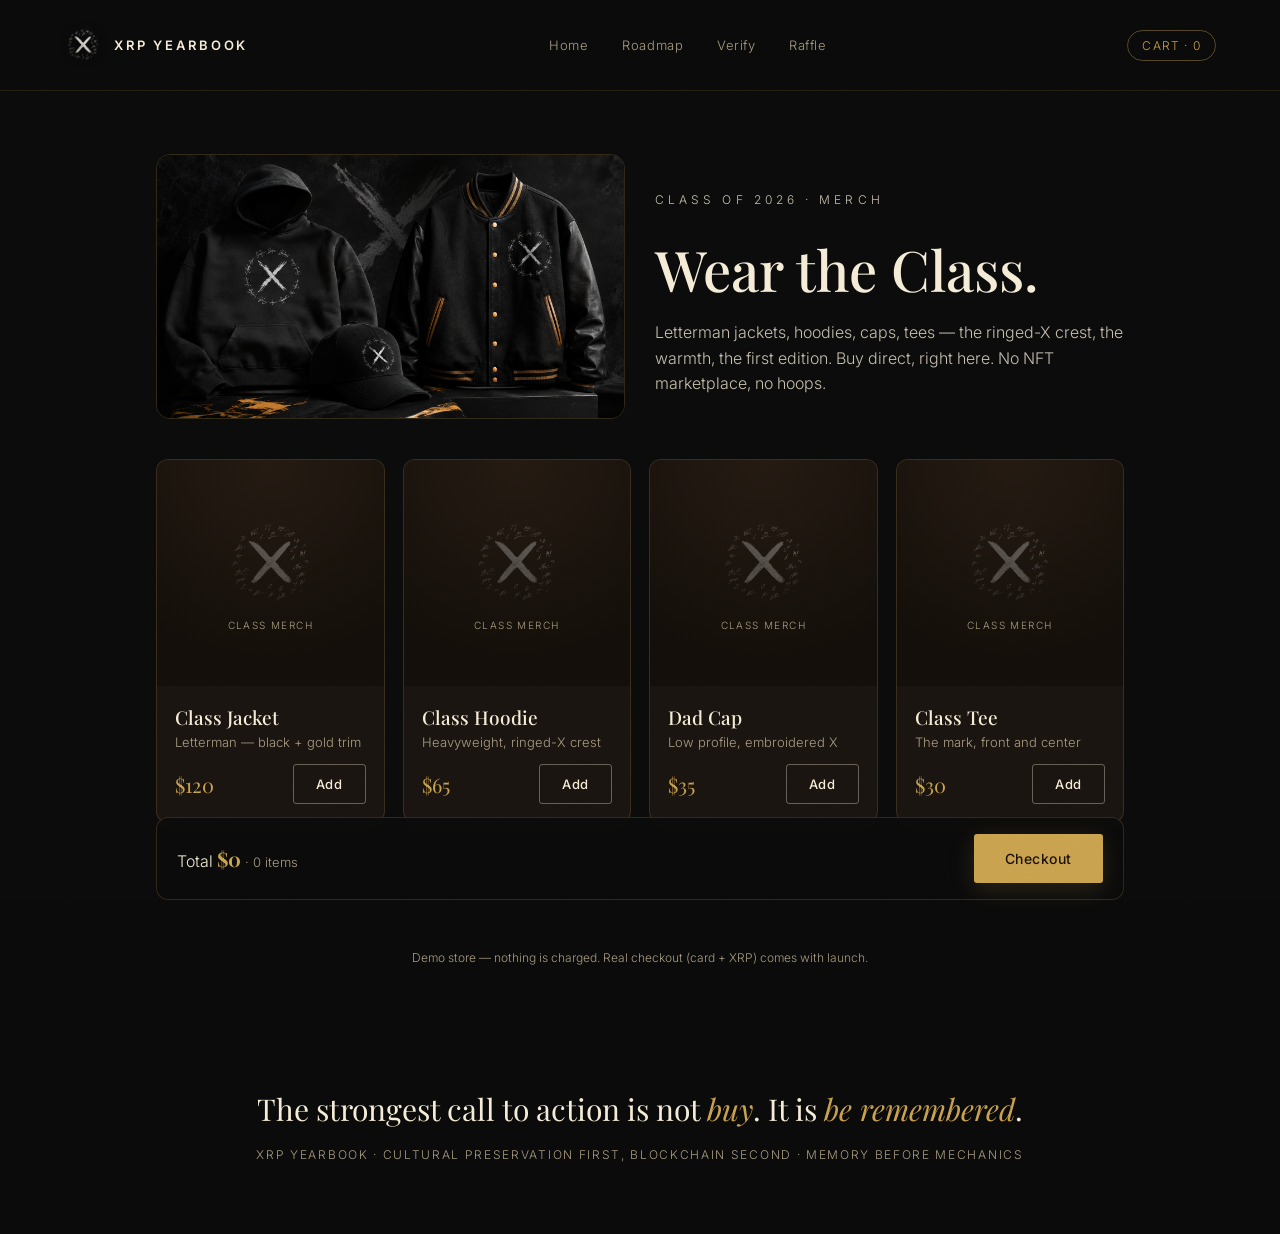
==== web/merch.html @ 79996f85 "XRP Yearbook - Make Waves submission Concept docs, the full website (cinematic hero, Your Page, Road" ====
<!DOCTYPE html>
<html lang="en">
<head>
  <meta charset="UTF-8" />
  <meta name="viewport" content="width=device-width, initial-scale=1.0" />
  <title>XRP Yearbook — Class Merch</title>
  <link rel="preconnect" href="https://fonts.googleapis.com" />
  <link rel="preconnect" href="https://fonts.gstatic.com" crossorigin />
  <link href="https://fonts.googleapis.com/css2?family=Playfair+Display:ital,wght@0,500;0,600;1,500&family=Inter:wght@300;400;500;600&display=swap" rel="stylesheet" />
  <link rel="stylesheet" href="styles.css" />
</head>
<body>
  <div class="grain" aria-hidden="true"></div>

  <nav class="topbar topbar--solid">
    <a class="brand" href="index.html">
      <img class="brand-mark" src="../XRP_Yearbook_Brand_Assets_PNG/XRP_Yearbook_SignatureX_Mark_transparent.png" alt="XRP Yearbook mark" />
      <span class="brand-word">XRP&nbsp;YEARBOOK</span>
    </a>
    <ul class="nav-links">
      <li><a href="index.html">Home</a></li>
      <li><a href="roadmap.html">Roadmap</a></li>
      <li><a href="verify.html">Verify</a></li>
      <li><a href="raffle.html">Raffle</a></li>
    </ul>
    <span class="mc-cart" id="cartPill">Cart · 0</span>
  </nav>

  <main class="page-wrap">
    <section class="mc-hero">
      <div class="mc-hero-img">
        <img src="../XRP_Yearbook_Brand_Assets_PNG/XRP_Yearbook_Merch_Concept.png" alt="Class merch — jacket, hoodie, cap" />
      </div>
      <div>
        <p class="eyebrow">Class of 2026 · Merch</p>
        <h1>Wear the Class.</h1>
        <p>Letterman jackets, hoodies, caps, tees — the ringed-X crest, the warmth, the first edition. Buy direct, right here. No NFT marketplace, no hoops.</p>
      </div>
    </section>

    <div class="mc-grid" id="mcGrid"></div>

    <div class="mc-checkout">
      <div class="mc-checkout-total">Total <b id="mcTotal">$0</b> <span class="mc-count" id="mcCount">· 0 items</span></div>
      <button type="button" class="btn btn-gold" id="mcCheckoutBtn">Checkout</button>
    </div>
    <p class="mc-note" id="mcNote">Demo store — nothing is charged. Real checkout (card + XRP) comes with launch.</p>
  </main>

  <footer class="foot">
    <p class="foot-line">The strongest call to action is not <em>buy</em>. It is <em>be&nbsp;remembered</em>.</p>
    <p class="foot-sub">XRP Yearbook · Cultural preservation first, blockchain second · Memory before mechanics</p>
  </footer>

  <script src="merch.js"></script>
</body>
</html>
---- web/styles.css ----
/* =========================================================================
   XRP YEARBOOK — prototype styles
   Palette sampled straight from the book-artifact render.
   Rule: stay warm, stay matte. No pure white, no cool blue, no chrome.
   ========================================================================= */
:root{
  --ink:#0B0B0B;          /* base — the void the gold floats on */
  --leather:#1A1410;      /* warm near-black (brown-black, not blue-black) */
  --oxblood:#3D2A1A;      /* deep binding brown */
  --gold:#C9A24E;         /* antique gold — the foil, the workhorse */
  --gold-bright:#FFC80A;  /* candle gold — a seasoning, used sparingly */
  --parchment:#F4ECD6;    /* the "white" — warm cream, never #FFFFFF */
  --parchment-dim:#A89C82;
  --serif:"Playfair Display", Georgia, "Times New Roman", serif;
  --sans:"Inter", system-ui, -apple-system, "Segoe UI", Roboto, sans-serif;
  --maxw:1200px;
}

*{box-sizing:border-box; margin:0; padding:0}
html{scroll-behavior:smooth}
body{
  background:var(--ink);
  color:var(--parchment);
  font-family:var(--sans);
  font-weight:300;
  -webkit-font-smoothing:antialiased;
  overflow-x:hidden;
}
a{color:inherit; text-decoration:none}
em{font-style:italic}

/* film grain over everything ------------------------------------------------ */
.grain{
  position:fixed; inset:0; z-index:80; pointer-events:none; opacity:.06;
  mix-blend-mode:overlay;
  background-image:url("data:image/svg+xml,%3Csvg xmlns='http://www.w3.org/2000/svg' width='160' height='160'%3E%3Cfilter id='n'%3E%3CfeTurbulence type='fractalNoise' baseFrequency='0.85' numOctaves='2' stitchTiles='stitch'/%3E%3C/filter%3E%3Crect width='100%25' height='100%25' filter='url(%23n)'/%3E%3C/svg%3E");
}

/* ============================== HERO ============================== */
.hero{
  position:relative; width:100%; height:100vh; min-height:660px;
  display:flex; flex-direction:column; overflow:hidden;
}

/* the moving memory-flow */
.flow{position:absolute; inset:0; z-index:0}
.flow .layer{
  position:absolute; inset:0; background-size:cover; background-position:center;
  opacity:0; transition:opacity 3s ease-in-out; will-change:opacity, transform;
  /* one grade over every photo so mismatched shots become one memory reel */
  filter:sepia(.45) saturate(1.15) brightness(.5) contrast(1.04) hue-rotate(-12deg);
  animation:kenburns 22s ease-in-out infinite alternate;
}
.flow .layer.is-visible{opacity:1}
@keyframes kenburns{from{transform:scale(1.03)} to{transform:scale(1.15)}}

/* oxblood wash + legibility scrim */
.flow-grade{
  position:absolute; inset:0; z-index:1; pointer-events:none;
  background:
    radial-gradient(120% 90% at 72% 22%, rgba(61,42,26,.40), transparent 60%),
    linear-gradient(180deg, rgba(11,11,11,.55) 0%, rgba(11,11,11,.30) 38%, rgba(11,11,11,.82) 100%);
}
.vignette{
  position:absolute; inset:0; z-index:2; pointer-events:none;
  background:radial-gradient(115% 80% at 50% 42%, transparent 42%, rgba(0,0,0,.66) 100%);
}

/* top bar */
.topbar{
  position:relative; z-index:10;
  display:flex; align-items:center; justify-content:space-between; gap:20px;
  padding:26px clamp(20px,5vw,64px);
}
.brand{display:flex; align-items:center; gap:12px}
.brand-mark{width:38px; height:38px; object-fit:contain; filter:drop-shadow(0 1px 6px rgba(0,0,0,.7))}
.brand-word{font-weight:600; letter-spacing:.22em; font-size:13px; color:var(--parchment)}
.nav-links{display:flex; gap:34px; list-style:none; font-size:13px; letter-spacing:.04em; color:var(--parchment-dim)}
.nav-links a{transition:color .2s}
.nav-links a:hover{color:var(--gold)}
.nav-cta{
  font-size:12px; letter-spacing:.18em; text-transform:uppercase; color:var(--gold);
  border:1px solid rgba(201,162,78,.40); padding:9px 16px; border-radius:2px; transition:background .2s;
}
.nav-cta:hover{background:rgba(201,162,78,.10)}

/* hero copy */
.hero-content{
  position:relative; z-index:10; margin:auto 0;
  padding:0 clamp(20px,5vw,64px); width:100%; max-width:var(--maxw);
}
.eyebrow{font-size:12px; letter-spacing:.34em; text-transform:uppercase; color:var(--gold); margin-bottom:22px}
.headline{
  font-family:var(--serif); font-weight:500; line-height:1.02; letter-spacing:-.01em;
  font-size:clamp(44px, 8vw, 104px); color:var(--parchment);
  text-shadow:0 2px 34px rgba(0,0,0,.55);
}
.subhead{
  margin-top:26px; max-width:560px; font-size:clamp(15px,1.4vw,19px);
  line-height:1.6; color:var(--parchment); opacity:.86;
}
.cta-row{display:flex; gap:16px; margin-top:38px; flex-wrap:wrap}

/* scroll hint */
.scroll-hint{
  position:relative; z-index:10; display:flex; flex-direction:column; align-items:center; gap:10px;
  padding-bottom:30px; color:var(--parchment-dim); font-size:11px; letter-spacing:.24em; text-transform:uppercase;
}
.scroll-arrow{width:1px; height:34px; background:linear-gradient(var(--gold), transparent); animation:pulse 2.2s ease-in-out infinite}
@keyframes pulse{0%,100%{opacity:.3} 50%{opacity:1}}

/* ============================ BUTTONS ============================ */
.btn{
  display:inline-flex; align-items:center; justify-content:center;
  font-family:var(--sans); font-weight:500; font-size:14px; letter-spacing:.04em;
  padding:15px 30px; border-radius:3px; cursor:pointer; border:1px solid transparent;
  transition:all .25s ease;
}
.btn-gold{background:var(--gold); color:#1a1206; box-shadow:0 6px 24px rgba(201,162,78,.18)}
.btn-gold:hover{background:var(--gold-bright); box-shadow:0 8px 30px rgba(255,200,10,.28); transform:translateY(-1px)}
.btn-ghost{background:transparent; color:var(--parchment); border-color:rgba(244,236,214,.35)}
.btn-ghost:hover{border-color:var(--gold); color:var(--gold)}
.btn-sm{padding:11px 22px; font-size:13px}

/* ========================= SIGN THE LEDGER ========================= */
.sign{
  position:relative; z-index:5; text-align:center;
  padding:clamp(70px,12vh,140px) clamp(20px,5vw,64px) clamp(50px,8vh,90px);
  max-width:980px; margin:0 auto;
}
.sign-title{font-family:var(--serif); font-weight:500; font-size:clamp(34px,5vw,60px); color:var(--parchment); margin-top:10px}
.sign-sub{margin:18px auto 0; max-width:540px; color:var(--parchment); opacity:.78; line-height:1.6; font-size:16px}
.pad-wrap{margin-top:48px}

.pad{
  position:relative; width:100%; aspect-ratio:16/7; min-height:240px; overflow:hidden;
  border-radius:8px; cursor:crosshair;
  background:radial-gradient(120% 140% at 50% 0%, #241a12, #130e09 72%);
  border:1px solid rgba(201,162,78,.22);
  box-shadow:inset 0 0 90px rgba(0,0,0,.6), 0 30px 60px -30px rgba(0,0,0,.85);
}
.pad-ring{
  position:absolute; inset:0; margin:auto; width:auto; height:88%; object-fit:contain;
  opacity:.10; pointer-events:none; filter:saturate(1.3) brightness(1.5);
}
#sigCanvas{position:absolute; inset:0; width:100%; height:100%; touch-action:none}
.pad-placeholder{
  position:absolute; inset:0; display:flex; align-items:center; justify-content:center;
  color:var(--parchment-dim); font-style:italic; letter-spacing:.1em; font-size:14px;
  pointer-events:none; opacity:.45;
}
.pad.is-drawn .pad-placeholder{display:none}
@keyframes nudge{0%,100%{transform:translateX(0)} 25%{transform:translateX(-6px)} 75%{transform:translateX(6px)}}
.pad.nudge{animation:nudge .4s}

.pad-controls{display:flex; align-items:center; justify-content:space-between; gap:18px; margin-top:22px; flex-wrap:wrap}
.inks{display:flex; gap:12px}
.ink{
  width:26px; height:26px; border-radius:50%; background:var(--swatch);
  border:2px solid rgba(255,255,255,.15); cursor:pointer; transition:transform .15s, box-shadow .15s;
}
.ink:hover{transform:scale(1.12)}
.ink.is-active{box-shadow:0 0 0 2px var(--ink), 0 0 0 4px var(--swatch)}
.pad-actions{display:flex; gap:12px}
.pad-note{margin-top:20px; color:var(--parchment-dim); font-size:13px; line-height:1.5}

/* ============================= LOOP ============================= */
.loop{
  display:grid; grid-template-columns:repeat(3,1fr); gap:1px;
  background:rgba(201,162,78,.14);
  border-top:1px solid rgba(201,162,78,.14); border-bottom:1px solid rgba(201,162,78,.14);
}
.loop-step{background:var(--ink); padding:44px clamp(20px,4vw,48px)}
.loop-k{font-family:var(--serif); font-size:13px; letter-spacing:.2em; text-transform:uppercase; color:var(--gold); display:block; margin-bottom:12px}
.loop-step p{color:var(--parchment); opacity:.78; font-size:15px; line-height:1.55}

/* ============================ FOOTER ============================ */
.foot{text-align:center; padding:84px 24px 72px}
.foot-line{font-family:var(--serif); font-size:clamp(20px,3vw,30px); color:var(--parchment)}
.foot-line em{color:var(--gold)}
.foot-sub{margin-top:18px; color:var(--parchment-dim); font-size:12px; letter-spacing:.14em; text-transform:uppercase}

/* =========================== RESPONSIVE =========================== */
@media (max-width:680px){
  .nav-links{display:none}
  .loop{grid-template-columns:1fr}
  .pad{aspect-ratio:4/3}
}
@media (prefers-reduced-motion:reduce){
  .flow .layer{animation:none}
  .scroll-arrow{animation:none}
}

/* =========================================================================
   SUBPAGES (Your Page + Roadmap)
   ========================================================================= */
.topbar--solid{
  position:sticky; top:0; z-index:50;
  background:rgba(11,11,11,.9); -webkit-backdrop-filter:blur(8px); backdrop-filter:blur(8px);
  border-bottom:1px solid rgba(201,162,78,.14);
}
.page-wrap{max-width:1080px; margin:0 auto; padding:clamp(40px,7vh,90px) clamp(20px,5vw,56px) 40px}

/* ----- personal page ----- */
.profile{display:grid; grid-template-columns:minmax(0,360px) 1fr; gap:clamp(28px,5vw,64px); align-items:center}
.portrait{
  position:relative; aspect-ratio:4/5; border-radius:10px; overflow:hidden;
  display:flex; align-items:center; justify-content:center;
  background:radial-gradient(120% 120% at 50% 0%, #241a12, #110c08 75%);
  border:1px solid rgba(201,162,78,.22); box-shadow:0 30px 60px -30px rgba(0,0,0,.85);
}
.portrait-mark{width:74%; height:auto; opacity:.5; filter:saturate(1.1)}
.portrait-cap{position:absolute; bottom:16px; left:0; right:0; text-align:center;
  color:var(--parchment-dim); font-size:12px; letter-spacing:.18em; text-transform:uppercase}
.pmeta .eyebrow{margin-bottom:14px}
.pname{font-family:var(--serif); font-weight:500; font-size:clamp(36px,5vw,60px); line-height:1.04; color:var(--parchment)}
.phandle{color:var(--gold); font-size:15px; letter-spacing:.04em; margin-top:8px}
.pbadges{display:flex; gap:10px; flex-wrap:wrap; margin-top:18px}
.badge{font-size:11px; letter-spacing:.16em; text-transform:uppercase; color:var(--parchment);
  border:1px solid rgba(201,162,78,.35); padding:6px 12px; border-radius:999px}
.pquote{font-family:var(--serif); font-style:italic; font-size:clamp(19px,2.2vw,26px); line-height:1.4;
  color:var(--parchment); opacity:.92; margin-top:26px; max-width:30ch}
.plinks{display:flex; gap:18px; margin-top:24px; flex-wrap:wrap}
.plinks a{color:var(--parchment-dim); font-size:14px; border-bottom:1px solid rgba(201,162,78,.3); padding-bottom:2px; transition:color .2s}
.plinks a:hover{color:var(--gold)}

/* ----- signature wall ----- */
.wallsec{margin-top:clamp(50px,9vh,100px)}
.wall-head{text-align:center}
.wall-title{font-family:var(--serif); font-weight:500; font-size:clamp(26px,4vw,40px); color:var(--parchment)}
.wall-title span{color:var(--gold)}
.wall-sub{color:var(--parchment-dim); margin-top:10px; font-size:15px}
.wall{display:grid; grid-template-columns:repeat(auto-fill, minmax(140px,1fr)); gap:12px; margin-top:34px}
.sigtile{
  position:relative; aspect-ratio:3/2; border-radius:8px; overflow:hidden; padding:10px;
  background:var(--leather); border:1px solid rgba(201,162,78,.16);
  display:flex; align-items:center; justify-content:center;
}
.sig-name{font-family:"Caveat", cursive; font-size:26px; color:var(--gold); opacity:.92; transform:rotate(-4deg)}
.sigtile--mark{background:radial-gradient(120% 140% at 50% 0%, #241a12, #130e09 72%); border-color:rgba(201,162,78,.4)}
.sigtile--mark img{width:100%; height:100%; object-fit:contain}
.sig-you{position:absolute; bottom:6px; right:8px; font-size:10px; letter-spacing:.16em; text-transform:uppercase; color:var(--gold)}
@keyframes pop{from{transform:scale(.6); opacity:0} to{transform:scale(1); opacity:1}}
.sigtile.is-new{animation:pop .45s ease-out; box-shadow:0 0 0 1px var(--gold), 0 0 24px rgba(201,162,78,.3)}
.wall-cta{text-align:center; margin-top:34px}

/* ----- inline sign pad (revealed) ----- */
.sign-inline{
  max-width:780px; margin:0 auto; text-align:center;
  max-height:0; opacity:0; overflow:hidden; margin-top:0;
  transition:max-height .5s ease, opacity .5s ease, margin .5s ease;
}
.sign-inline.is-open{max-height:1400px; opacity:1; margin-top:clamp(40px,7vh,80px)}
.sign-inline .sign-head{margin-bottom:30px}
.sign-inline .sign-title span{color:var(--gold)}

/* ----- roadmap ----- */
.rm-head{max-width:720px; margin:0 auto clamp(40px,7vh,80px); text-align:center}
.rm-title{font-family:var(--serif); font-weight:500; font-size:clamp(34px,5vw,58px); color:var(--parchment); margin-top:12px}
.rm-sub{color:var(--parchment); opacity:.8; margin-top:18px; line-height:1.6; font-size:16px}
.timeline{max-width:780px; margin:0 auto}
.tl-item{display:grid; grid-template-columns:24px 1fr; gap:24px; padding-bottom:48px}
.tl-rail{position:relative; display:flex; justify-content:center}
.tl-rail::before{content:""; position:absolute; top:6px; bottom:-48px; width:1px; background:rgba(201,162,78,.25)}
.tl-item:last-child .tl-rail::before{display:none}
.tl-node{width:14px; height:14px; border-radius:50%; background:var(--ink); border:2px solid var(--gold); margin-top:4px}
.tl-now .tl-node{background:var(--gold); box-shadow:0 0 0 5px rgba(201,162,78,.18)}
.tl-yearrow{display:flex; align-items:center; gap:16px; flex-wrap:wrap}
.tl-year{font-family:var(--serif); font-weight:500; font-size:clamp(24px,3.4vw,36px); color:var(--parchment)}
.tl-tag{font-size:11px; letter-spacing:.16em; text-transform:uppercase; color:var(--parchment-dim);
  border:1px solid rgba(201,162,78,.3); padding:5px 11px; border-radius:999px}
.tl-tag--live{color:#1a1206; background:var(--gold); border-color:var(--gold)}
.tl-lead{color:var(--gold); opacity:.9; margin-top:10px; font-size:15px; font-style:italic}
.tl-list{list-style:none; margin-top:16px; display:flex; flex-direction:column; gap:9px}
.tl-list li{position:relative; padding-left:18px; color:var(--parchment); opacity:.82; font-size:15px; line-height:1.5}
.tl-list li::before{content:""; position:absolute; left:0; top:9px; width:5px; height:5px; border-radius:50%; background:var(--gold); opacity:.7}
.tl-list li b{opacity:1; font-weight:600}
.tl-list--grid{display:grid; grid-template-columns:1fr 1fr; gap:9px 24px}
.tl-now .tl-body{
  background:linear-gradient(180deg, rgba(201,162,78,.06), transparent);
  border:1px solid rgba(201,162,78,.16); border-radius:10px; padding:18px 20px; margin:-6px -6px 0;
}
.rm-foot{max-width:640px; margin:30px auto 0; text-align:center; color:var(--parchment-dim); font-size:14px; line-height:1.6; font-style:italic}

@media (max-width:680px){
  .profile{grid-template-columns:1fr}
  .tl-list--grid{grid-template-columns:1fr}
}

/* =========================================================================
   VERIFY (Proof of Class)
   ========================================================================= */
.selftest{font-size:11px; letter-spacing:.1em; text-transform:uppercase; padding:7px 12px; border-radius:999px; white-space:nowrap}
.selftest.ok{color:var(--gold); border:1px solid rgba(201,162,78,.4); background:rgba(201,162,78,.08)}
.selftest.bad{color:#E7A79B; border:1px solid rgba(192,67,47,.5); background:rgba(192,67,47,.12)}

.vf-head{max-width:760px; margin:0 auto clamp(34px,6vh,60px); text-align:center}
.vf-title{font-family:var(--serif); font-weight:500; font-size:clamp(30px,4.6vw,52px); color:var(--parchment); margin-top:12px; line-height:1.06}
.vf-sub{color:var(--parchment); opacity:.8; margin-top:18px; line-height:1.6; font-size:16px}

.vf-panel{max-width:820px; margin:0 auto 22px; padding:26px clamp(18px,3vw,34px);
  background:var(--leather); border:1px solid rgba(201,162,78,.16); border-radius:12px}
.vf-label{font-size:12px; letter-spacing:.18em; text-transform:uppercase; color:var(--gold); margin-bottom:14px}

.vf-stat-row{display:flex; gap:14px; flex-wrap:wrap; margin-bottom:26px}
.vf-stat{flex:1; min-width:120px; text-align:center; padding:16px; border:1px solid rgba(201,162,78,.14); border-radius:8px; background:rgba(0,0,0,.25)}
.vf-stat span{display:block; font-family:var(--serif); font-size:34px; color:var(--parchment)}
.vf-stat label{font-size:11px; letter-spacing:.16em; text-transform:uppercase; color:var(--parchment-dim)}

.mono{font-family:ui-monospace,"SF Mono",Menlo,Consolas,"Liberation Mono",monospace}
.rootbox{word-break:break-all; line-height:1.6; font-size:14px; color:var(--gold);
  background:#0d0a07; border:1px solid rgba(201,162,78,.28); border-radius:8px; padding:16px}
.anchor-tx{margin-top:10px; font-size:12px; letter-spacing:.06em; color:var(--parchment-dim)}

.vf-area{width:100%; resize:vertical; min-height:240px; font-size:13px; line-height:1.55;
  color:var(--parchment); background:#0d0a07; border:1px solid rgba(201,162,78,.2); border-radius:8px; padding:16px}
.vf-area:focus{outline:none; border-color:var(--gold)}
.vf-actions{display:flex; gap:12px; margin-top:16px; flex-wrap:wrap; align-items:center}

.banner{margin-top:18px; padding:18px 20px; border-radius:8px; font-size:15px; line-height:1.5}
.banner .mono{display:inline-block; margin-top:8px; font-size:12px; word-break:break-all}
.banner--ok{background:rgba(201,162,78,.10); border:1px solid var(--gold); color:var(--parchment)}
.banner--ok b{color:var(--gold)}
.banner--bad{background:rgba(192,67,47,.12); border:1px solid #C0432F; color:#F0D8D2}
.banner--bad b{color:#E7705C}

.vf-select{flex:1; min-width:200px; background:#0d0a07; color:var(--parchment); font-size:14px;
  border:1px solid rgba(201,162,78,.25); border-radius:6px; padding:11px 12px}
.proof-out{margin-top:16px}
.proof-ok{color:var(--gold); font-size:15px}
.proof-bad{color:#E7705C; font-size:15px}
.proof{list-style:none; margin-top:12px; display:flex; flex-direction:column; gap:8px}
.proof li{display:flex; align-items:center; gap:10px; font-size:13px; color:var(--parchment); opacity:.85}
.proof-i{display:inline-flex; align-items:center; justify-content:center; width:22px; height:22px; border-radius:50%;
  background:rgba(201,162,78,.15); color:var(--gold); font-size:12px}
.proof-side{color:var(--gold); text-transform:uppercase; letter-spacing:.1em; font-size:11px}

/* =========================================================================
   SIGNATURE STUDIO (toolbar: pen / eraser / colors / stamps / undo / clear)
   ========================================================================= */
.studio{margin-top:18px}
.stamp-tray{display:none; flex-wrap:wrap; gap:8px; justify-content:center; padding:12px; margin-bottom:12px;
  background:var(--leather); border:1px solid rgba(201,162,78,.18); border-radius:10px}
.stamp-tray.is-open{display:flex}
.stamp{width:42px; height:42px; border-radius:8px; line-height:1; cursor:pointer; font-size:20px;
  background:rgba(0,0,0,.3); border:1px solid rgba(201,162,78,.2); color:var(--parchment);
  transition:transform .12s, border-color .12s, box-shadow .12s}
.stamp:hover{transform:scale(1.12)}
.stamp.is-active{border-color:var(--gold); box-shadow:0 0 0 2px rgba(201,162,78,.35)}

.toolbar{display:flex; align-items:center; gap:14px; flex-wrap:wrap; justify-content:space-between;
  padding:12px 14px; background:var(--leather); border:1px solid rgba(201,162,78,.2); border-radius:12px}
.tb-tools,.tb-actions{display:flex; align-items:center; gap:8px}
.tb-btn{min-width:38px; height:38px; padding:0 12px; border-radius:8px; cursor:pointer; font-size:15px;
  font-family:var(--sans); background:rgba(0,0,0,.3); border:1px solid rgba(201,162,78,.2);
  color:var(--parchment); transition:all .15s}
.tb-btn:hover{border-color:var(--gold); color:var(--gold)}
.tb-btn.is-active{background:var(--gold); color:#1a1206; border-color:var(--gold)}
.ink-strip{display:flex; gap:7px; flex-wrap:wrap; flex:1; justify-content:center; min-width:170px}
.chip{width:24px; height:24px; border-radius:50%; background:var(--c); cursor:pointer;
  border:2px solid rgba(255,255,255,.18); transition:transform .12s, box-shadow .12s}
.chip:hover{transform:scale(1.18)}
.chip.is-active{box-shadow:0 0 0 2px var(--ink), 0 0 0 4px var(--c)}
@media (max-width:680px){
  .toolbar{justify-content:center}
  .ink-strip{order:3; width:100%}
}

.tb-size{-webkit-appearance:none; appearance:none; width:84px; height:4px; border-radius:999px;
  background:rgba(201,162,78,.3); cursor:pointer; margin:0 4px}
.tb-size::-webkit-slider-thumb{-webkit-appearance:none; appearance:none; width:14px; height:14px; border-radius:50%; background:var(--gold); border:none; cursor:pointer}
.tb-size::-moz-range-thumb{width:14px; height:14px; border-radius:50%; background:var(--gold); border:none; cursor:pointer}

/* =========================================================================
   PROOF OF NON-ASSET
   ========================================================================= */
.na-panel{margin-top:30px}
.na-title{font-family:var(--serif); font-weight:500; font-size:clamp(24px,3.4vw,38px); color:var(--parchment); margin-bottom:10px}
.na-sub{color:var(--parchment); opacity:.8; line-height:1.55; font-size:15px; margin-bottom:22px}
.na-rows{display:flex; flex-direction:column; gap:8px}
.na-row{display:grid; grid-template-columns:1fr auto; gap:4px 14px; padding:12px 16px;
  border:1px solid rgba(201,162,78,.14); border-radius:8px; background:rgba(0,0,0,.22);
  opacity:.32; transition:opacity .35s ease, border-color .35s ease}
.na-row.cleared{opacity:1; border-color:rgba(201,162,78,.3)}
.na-vector{grid-column:1; grid-row:1; font-weight:500; color:var(--parchment); font-size:15px}
.na-why{grid-column:1; grid-row:2; color:var(--parchment-dim); font-size:13px; line-height:1.45}
.na-status{grid-column:2; grid-row:1 / span 2; align-self:center; justify-self:end; white-space:nowrap;
  font-size:11px; letter-spacing:.16em; text-transform:uppercase; color:var(--parchment-dim);
  border:1px solid rgba(201,162,78,.25); border-radius:999px; padding:5px 12px}
.na-row.cleared .na-status{color:var(--gold); border-color:var(--gold); background:rgba(201,162,78,.08)}
.na-cert{margin-top:22px; padding:24px; text-align:center; border:1px solid var(--gold); border-radius:10px;
  background:rgba(201,162,78,.08); opacity:0; transform:translateY(8px); transition:opacity .5s ease, transform .5s ease}
.na-cert.show{opacity:1; transform:none}
.na-cert-badge{display:inline-block; font-family:var(--serif); letter-spacing:.08em; color:var(--gold); font-size:21px; margin-bottom:8px}
.na-cert p{max-width:540px; margin:0 auto; color:var(--parchment); opacity:.9; font-size:14px; line-height:1.5}

/* =========================================================================
   CLASS RAFFLE
   ========================================================================= */
.rf-live{font-size:11px; letter-spacing:.16em; text-transform:uppercase; color:var(--gold)}
.rf-head{max-width:760px; margin:0 auto clamp(34px,6vh,56px); text-align:center}
.rf-title{font-family:var(--serif); font-weight:500; font-size:clamp(32px,5vw,56px); color:var(--parchment); margin-top:12px}
.rf-sub{max-width:620px; margin:16px auto 0; color:var(--parchment); opacity:.8; line-height:1.6; font-size:15px}

.rf-grid{display:grid; grid-template-columns:1.1fr .9fr; gap:24px; align-items:start}

.rf-prize{background:var(--leather); border:1px solid rgba(201,162,78,.18); border-radius:14px; overflow:hidden}
.rf-prize-img{aspect-ratio:16/10; overflow:hidden; background:#0d0a07}
.rf-prize-img img{width:100%; height:100%; object-fit:cover; filter:saturate(1.05)}
.rf-prize-meta{padding:22px 24px}
.rf-prize-meta h2{font-family:var(--serif); font-weight:500; font-size:24px; color:var(--parchment); margin:12px 0 8px}
.rf-prize-meta p{color:var(--parchment-dim); font-size:14px; line-height:1.5}
.rf-prize-stats{display:flex; gap:12px; margin-top:22px}
.rf-prize-stats div{flex:1; text-align:center; padding:14px 8px; border:1px solid rgba(201,162,78,.14); border-radius:8px; background:rgba(0,0,0,.25)}
.rf-prize-stats span{display:block; font-family:var(--serif); font-size:23px; color:var(--gold)}
.rf-prize-stats label{font-size:10px; letter-spacing:.14em; text-transform:uppercase; color:var(--parchment-dim)}

.rf-enter{background:var(--leather); border:1px solid rgba(201,162,78,.18); border-radius:14px; padding:24px}
.rf-tasks{display:flex; flex-direction:column; gap:10px; margin-bottom:20px}
.rf-task{display:flex; align-items:center; gap:14px; width:100%; text-align:left; cursor:pointer;
  padding:14px 16px; border-radius:10px; background:rgba(0,0,0,.25); border:1px solid rgba(201,162,78,.16);
  color:var(--parchment); transition:border-color .15s, background .15s}
.rf-task:hover{border-color:rgba(201,162,78,.4)}
.rf-check{flex:none; width:22px; height:22px; border-radius:50%; border:2px solid rgba(201,162,78,.4); transition:all .15s}
.rf-task.is-done .rf-check{background:var(--gold); border-color:var(--gold); box-shadow:inset 0 0 0 3px var(--leather)}
.rf-task-main{flex:1; display:flex; flex-direction:column; gap:2px}
.rf-task-main b{font-weight:500; font-size:15px}
.rf-task-main i{font-style:normal; color:var(--parchment-dim); font-size:12px}
.rf-task-pts{flex:none; font-family:var(--serif); color:var(--gold); font-size:16px}
.rf-task.is-locked{opacity:.6; pointer-events:none}

.rf-yourbar{display:flex; align-items:center; justify-content:space-between; margin-bottom:14px;
  padding:14px 16px; border-radius:10px; background:rgba(201,162,78,.08); border:1px solid rgba(201,162,78,.25)}
.rf-yourbar span:first-child{font-size:13px; letter-spacing:.06em; text-transform:uppercase; color:var(--parchment-dim)}
.rf-yourcount{font-family:var(--serif); font-size:26px; color:var(--gold)}
#rfEnterBtn{width:100%}
#rfEnterBtn:disabled{opacity:.5; cursor:default}
.rf-note{margin-top:14px; color:var(--parchment-dim); font-size:13px; line-height:1.5}

.rf-draw{display:flex; align-items:center; justify-content:space-between; gap:12px; flex-wrap:wrap;
  margin-top:22px; padding-top:18px; border-top:1px solid rgba(201,162,78,.14)}
.rf-seed{font-size:12px; color:var(--parchment-dim)}
.rf-winner{margin-top:16px}
.rf-rolling{font-family:var(--serif); font-size:22px; color:var(--parchment); text-align:center; opacity:.7}
.rf-won{text-align:center; padding:20px; border:1px solid var(--gold); border-radius:10px; background:rgba(201,162,78,.08)}
.rf-won-badge{font-size:11px; letter-spacing:.18em; text-transform:uppercase; color:var(--gold)}
.rf-won-name{font-family:var(--serif); font-size:30px; color:var(--parchment); margin:6px 0 10px}
.rf-won-name.is-you{color:var(--gold)}
.rf-won p{max-width:420px; margin:0 auto; color:var(--parchment-dim); font-size:13px; line-height:1.5}

@media (max-width:760px){ .rf-grid{grid-template-columns:1fr} }

/* ---- Class Draw: ink bar, splash, sides, ceremony, seal ---- */
.rf-inkbar{position:relative; margin-bottom:18px}
.rf-inkbar-track{height:8px; border-radius:999px; background:rgba(0,0,0,.35); overflow:hidden; border:1px solid rgba(201,162,78,.18)}
.rf-inkbar-fill{height:100%; width:0; border-radius:999px; background:linear-gradient(90deg,var(--gold),var(--gold-bright)); transition:width .5s ease; box-shadow:0 0 12px rgba(201,162,78,.4)}
.rf-inkbar-label{display:block; margin-top:8px; font-size:12px; color:var(--parchment-dim); letter-spacing:.04em}
.rf-inkbar-label #yourInk{color:var(--gold); font-family:var(--serif); font-size:16px}
.rf-splash{position:absolute; right:0; top:-4px; color:var(--gold); font-size:14px; font-weight:600; pointer-events:none; animation:rfsplash .9s ease-out forwards}
.rf-splash.neg{color:#E7705C}
@keyframes rfsplash{0%{opacity:0; transform:translateY(6px)} 20%{opacity:1} 100%{opacity:0; transform:translateY(-24px)}}

.rf-sides{display:flex; gap:10px; margin-top:18px}
.rf-side{flex:1; padding:12px; border:1px dashed rgba(201,162,78,.3); border-radius:8px; text-align:center}
.rf-side b{display:block; color:var(--parchment); font-size:13px; font-weight:500}
.rf-side i{font-style:normal; color:var(--parchment-dim); font-size:11px}

.rf-ceremony{max-width:820px; margin:32px auto 0; text-align:center}
.rf-cer-title{font-family:var(--serif); font-weight:500; font-size:clamp(26px,4vw,42px); color:var(--parchment); margin-top:8px}
.rf-stage{display:flex; align-items:center; justify-content:center; min-height:170px; margin:26px auto; padding:24px;
  background:radial-gradient(120% 140% at 50% 0%, #241a12, #130e09 72%);
  border:1px solid rgba(201,162,78,.22); border-radius:12px; overflow:hidden}
.rf-stage-idle{color:var(--parchment-dim); font-style:italic}
.rf-page{display:flex; flex-direction:column; gap:6px; transition:transform .12s ease}
.rf-page-name{font-family:var(--serif); font-size:30px; color:var(--parchment)}
.rf-page-ink{font-size:12px; letter-spacing:.16em; text-transform:uppercase; color:var(--gold)}
.rf-page.is-winner{transform:scale(1.12)}

.rf-seal{max-width:520px; margin:18px auto 0; text-align:center}
.rf-sealbadge{font-family:var(--sans); font-size:12px; letter-spacing:.14em; text-transform:uppercase; color:var(--gold);
  background:rgba(201,162,78,.08); border:1px solid rgba(201,162,78,.4); border-radius:999px; padding:9px 18px; cursor:pointer; transition:background .15s}
.rf-sealbadge:hover{background:rgba(201,162,78,.16)}
.rf-sealbody{display:none; margin-top:14px; text-align:left; padding:18px; border:1px solid rgba(201,162,78,.2); border-radius:10px; background:rgba(0,0,0,.25)}
.rf-sealbody.show{display:block}
.rf-sealrow{display:flex; justify-content:space-between; gap:14px; padding:7px 0; border-bottom:1px solid rgba(201,162,78,.1)}
.rf-sealrow span:first-child{color:var(--parchment-dim); text-transform:uppercase; letter-spacing:.12em; font-size:11px}
.rf-sealrow .mono{color:var(--gold); font-size:13px}
.rf-sealbody p{margin-top:12px; color:var(--parchment-dim); font-size:13px; line-height:1.5}

/* ---- Class Draw: groups, community pool, modals, guide ---- */
.rf-head .btn{margin-top:18px}
.rf-group-label{font-size:12px; letter-spacing:.16em; text-transform:uppercase; color:var(--gold); margin:6px 0 10px}
.rf-group-label span{color:var(--parchment-dim); letter-spacing:.04em; text-transform:none}
.rf-tasks + .rf-group-label{margin-top:18px}

.rf-pool{max-width:1080px; margin:28px auto 0}
.rf-pool-head{display:flex; align-items:center; justify-content:space-between; gap:16px; flex-wrap:wrap; margin-bottom:16px}
.rf-pool-sub{color:var(--parchment-dim); font-size:13px; margin-top:4px}
.rf-pool-grid{display:grid; grid-template-columns:repeat(auto-fill,minmax(150px,1fr)); gap:12px}
.rf-pool-card{padding:16px; border:1px solid rgba(201,162,78,.18); border-radius:10px; background:var(--leather)}
.rf-pc-name{font-family:var(--serif); color:var(--parchment); font-size:17px}
.rf-pc-coll{color:var(--gold); font-size:12px; letter-spacing:.08em; margin-top:4px}
.rf-pc-by{color:var(--parchment-dim); font-size:11px; margin-top:8px}
.rf-pool-card.is-new{animation:pop .45s ease-out; box-shadow:0 0 0 1px var(--gold), 0 0 24px rgba(201,162,78,.3)}

.rf-modal{position:fixed; inset:0; z-index:100; display:flex; align-items:center; justify-content:center; padding:24px;
  background:rgba(5,4,3,.78); -webkit-backdrop-filter:blur(4px); backdrop-filter:blur(4px)}
.rf-modal[hidden]{display:none}
.rf-modal-card{position:relative; width:100%; max-width:560px; max-height:86vh; overflow:auto;
  padding:30px clamp(20px,4vw,36px); border-radius:14px; background:#16110c;
  border:1px solid rgba(201,162,78,.3); box-shadow:0 40px 90px -30px rgba(0,0,0,.9)}
.rf-modal-x{position:absolute; top:12px; right:16px; background:none; border:none; color:var(--parchment-dim); font-size:26px; line-height:1; cursor:pointer}
.rf-modal-x:hover{color:var(--gold)}
.rf-modal-title{font-family:var(--serif); font-weight:500; font-size:clamp(24px,3.5vw,34px); color:var(--parchment); margin:8px 0 6px}
.rf-modal-sub{color:var(--parchment-dim); font-size:14px; line-height:1.5; margin-bottom:18px}
.rf-stages{list-style:none; counter-reset:st; margin:18px 0 0; padding:0; display:flex; flex-direction:column; gap:14px}
.rf-stages li{counter-increment:st; position:relative; padding-left:46px}
.rf-stages li::before{content:counter(st); position:absolute; left:0; top:0; width:30px; height:30px; border-radius:50%;
  display:flex; align-items:center; justify-content:center; font-family:var(--serif); color:var(--gold);
  background:rgba(201,162,78,.1); border:1px solid rgba(201,162,78,.4)}
.rf-stages b{display:block; color:var(--parchment); font-size:15px; margin-bottom:3px}
.rf-stages p{color:var(--parchment-dim); font-size:13px; line-height:1.5}

.rf-field{display:block; margin-bottom:14px}
.rf-field span{display:block; font-size:12px; letter-spacing:.1em; text-transform:uppercase; color:var(--parchment-dim); margin-bottom:6px}
.rf-field input{width:100%; padding:12px 14px; border-radius:8px; background:#0d0a07; color:var(--parchment); font-size:14px; font-family:var(--sans); border:1px solid rgba(201,162,78,.25)}
.rf-field input:focus{outline:none; border-color:var(--gold)}
.rf-field-note{color:var(--parchment-dim); font-size:12px; margin-top:8px}
#contribSubmit{width:100%}

/* ---- Class Draw: Contribution Board + multi-winner reveal ---- */
.rf-board{max-width:1080px; margin:28px auto 0}
.rf-board-head{margin-bottom:16px}
.rf-board-sub{color:var(--parchment-dim); font-size:13px; margin-top:4px}
.rf-board-grid{display:grid; grid-template-columns:1fr 1fr; gap:18px}
.rf-board-col{background:var(--leather); border:1px solid rgba(201,162,78,.18); border-radius:12px; padding:18px 20px}
.rf-board-col h3{font-family:var(--serif); font-weight:500; font-size:18px; color:var(--parchment); margin-bottom:10px}
.rf-brow{display:flex; align-items:center; gap:10px; padding:9px 0; border-bottom:1px solid rgba(201,162,78,.1); font-size:14px}
.rf-brow:last-child{border-bottom:none}
.rf-brow-rank{flex:none; width:22px; color:var(--gold); font-family:var(--serif)}
.rf-brow-who{color:var(--parchment); font-weight:500}
.rf-brow-what{margin-left:auto; color:var(--parchment-dim); font-size:13px}
.rf-brow-ink{margin-left:auto; color:var(--gold); font-size:13px}
.rf-brow.is-you{margin:0 -20px; padding-left:20px; padding-right:20px; background:rgba(201,162,78,.08); border-radius:6px}
.rf-brow.is-you .rf-brow-who{color:var(--gold)}
@media (max-width:760px){ .rf-board-grid{grid-template-columns:1fr} }

.rf-winners{width:100%; text-align:center}
.rf-winners-title{font-family:var(--serif); font-size:24px; color:var(--parchment)}
.rf-winners-sub{color:var(--parchment-dim); font-size:13px; margin:4px 0 18px}
.rf-wgrid{display:grid; grid-template-columns:repeat(auto-fill,minmax(170px,1fr)); gap:10px; text-align:left}
.rf-wcard{padding:12px 14px; border:1px solid rgba(201,162,78,.18); border-radius:8px; background:rgba(0,0,0,.25)}
.rf-wcard.is-grand{border-color:var(--gold); background:rgba(201,162,78,.1)}
.rf-wcard.is-you{box-shadow:0 0 0 1px var(--gold)}
.rf-wname{font-family:var(--serif); color:var(--parchment); font-size:17px}
.rf-wprize{color:var(--gold); font-size:12px; margin-top:3px}
.rf-announce{margin-top:18px}

/* ---- Class Draw: prize art, upload, winner thumbs ---- */
.rf-pc-img{aspect-ratio:1; margin-bottom:10px; border-radius:8px; overflow:hidden; position:relative;
  background:radial-gradient(120% 120% at 50% 0%, #241a12, #130e09 75%); border:1px solid rgba(201,162,78,.14);
  display:flex; align-items:center; justify-content:center}
.rf-pc-img img{width:100%; height:100%; object-fit:cover}
.rf-img-ph{display:flex; flex-direction:column; align-items:center; gap:8px; padding:8px; text-align:center;
  color:var(--parchment-dim); font-size:10px; letter-spacing:.14em; text-transform:uppercase}
.rf-ph-mark{width:46%; opacity:.28; filter:saturate(1.2) brightness(1.4)}

.rf-field input[type=file]{padding:9px; font-size:13px; color:var(--parchment-dim)}
.rf-field input[type=file]::file-selector-button{margin-right:12px; padding:8px 14px; border-radius:6px; cursor:pointer;
  border:1px solid rgba(201,162,78,.4); background:rgba(201,162,78,.1); color:var(--gold); font-family:var(--sans)}
.rf-preview{margin-bottom:14px}
.rf-preview img{max-width:120px; border-radius:8px; border:1px solid rgba(201,162,78,.3)}

.rf-wcard{display:flex; align-items:center; gap:11px}
.rf-wthumb{flex:none; width:42px; height:42px; border-radius:6px; object-fit:cover; background:#130e09; border:1px solid rgba(201,162,78,.2)}
.rf-wtext{min-width:0}

/* ---- Class Draw: contribute XRP ---- */
.rf-xrp{margin:8px 0 18px; padding:16px; border:1px dashed rgba(201,162,78,.3); border-radius:10px; background:rgba(0,0,0,.2)}
.rf-xrp-text b{display:block; color:var(--parchment); font-size:14px}
.rf-xrp-text span{color:var(--parchment-dim); font-size:12px}
.rf-xrp-row{display:flex; gap:10px; margin-top:12px}
.rf-xrp-row select{flex:1; background:#0d0a07; color:var(--parchment); border:1px solid rgba(201,162,78,.25); border-radius:8px; padding:10px 12px; font-size:13px}

/* =========================================================================
   CLASS MERCH STORE
   ========================================================================= */
.mc-cart{font-size:12px; letter-spacing:.1em; text-transform:uppercase; color:var(--gold); border:1px solid rgba(201,162,78,.4); border-radius:999px; padding:7px 14px; white-space:nowrap}
.mc-hero{display:grid; grid-template-columns:1fr 1fr; gap:30px; align-items:center; margin-bottom:40px}
.mc-hero-img{border-radius:14px; overflow:hidden; border:1px solid rgba(201,162,78,.2)}
.mc-hero-img img{width:100%; display:block}
.mc-hero h1{font-family:var(--serif); font-weight:500; font-size:clamp(34px,5vw,56px); color:var(--parchment)}
.mc-hero p{color:var(--parchment); opacity:.8; margin-top:14px; line-height:1.6}
.mc-grid{display:grid; grid-template-columns:repeat(auto-fill,minmax(220px,1fr)); gap:18px}
.mc-card{background:var(--leather); border:1px solid rgba(201,162,78,.18); border-radius:12px; overflow:hidden}
.mc-card-img{aspect-ratio:1; display:flex; align-items:center; justify-content:center; background:radial-gradient(120% 120% at 50% 0%, #241a12, #130e09 75%)}
.mc-card-body{padding:18px}
.mc-card-body h3{font-family:var(--serif); font-weight:500; font-size:19px; color:var(--parchment)}
.mc-desc{color:var(--parchment-dim); font-size:13px; margin:4px 0 14px}
.mc-card-foot{display:flex; align-items:center; justify-content:space-between}
.mc-price{font-family:var(--serif); color:var(--gold); font-size:20px}
.mc-checkout{position:sticky; bottom:0; margin-top:30px; padding:16px 20px; display:flex; align-items:center; justify-content:space-between;
  background:rgba(11,11,11,.92); -webkit-backdrop-filter:blur(8px); backdrop-filter:blur(8px); border:1px solid rgba(201,162,78,.2); border-radius:12px}
.mc-checkout-total{color:var(--parchment)}
.mc-checkout-total b{font-family:var(--serif); color:var(--gold); font-size:20px}
.mc-count{color:var(--parchment-dim); font-size:13px}
.mc-note{text-align:center; color:var(--parchment-dim); font-size:12px; margin-top:14px}
@media (max-width:760px){ .mc-hero{grid-template-columns:1fr} }
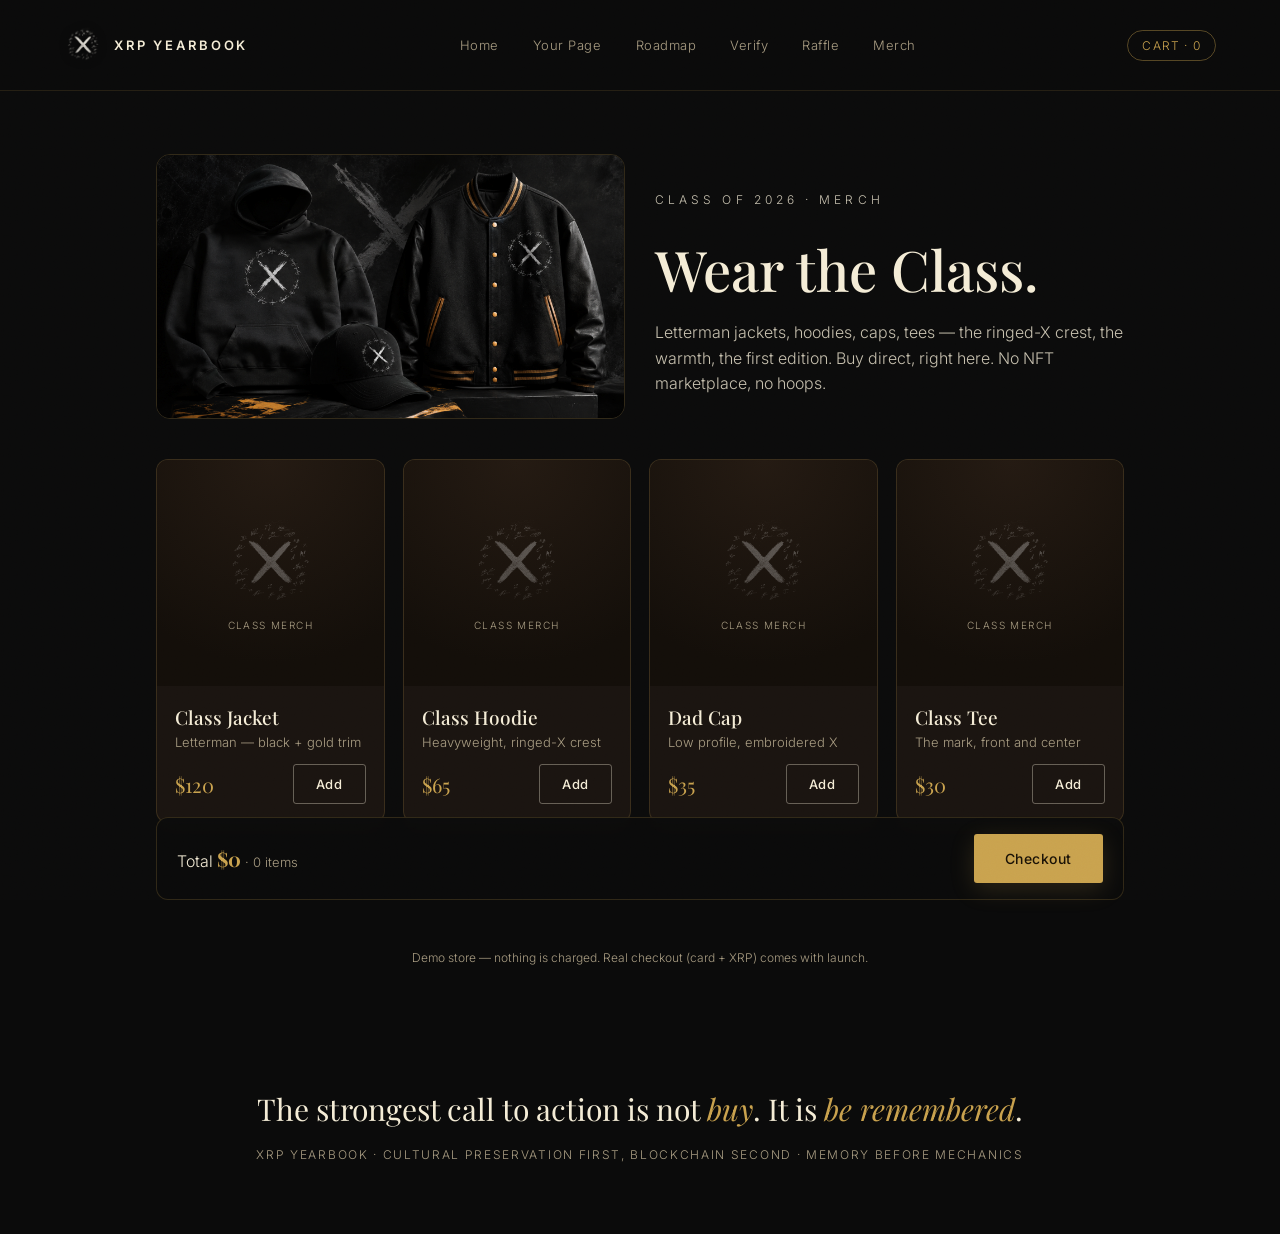
==== commit ad44d9d9: "Tidy: consistent nav across pages, README front-door + live demo link, Pages redirect Co-Authored-By" ====
--- a/web/merch.html
+++ b/web/merch.html
@@ -19,9 +19,11 @@
     </a>
     <ul class="nav-links">
       <li><a href="index.html">Home</a></li>
+      <li><a href="page.html">Your Page</a></li>
       <li><a href="roadmap.html">Roadmap</a></li>
       <li><a href="verify.html">Verify</a></li>
       <li><a href="raffle.html">Raffle</a></li>
+      <li><a href="merch.html">Merch</a></li>
     </ul>
     <span class="mc-cart" id="cartPill">Cart · 0</span>
   </nav>
